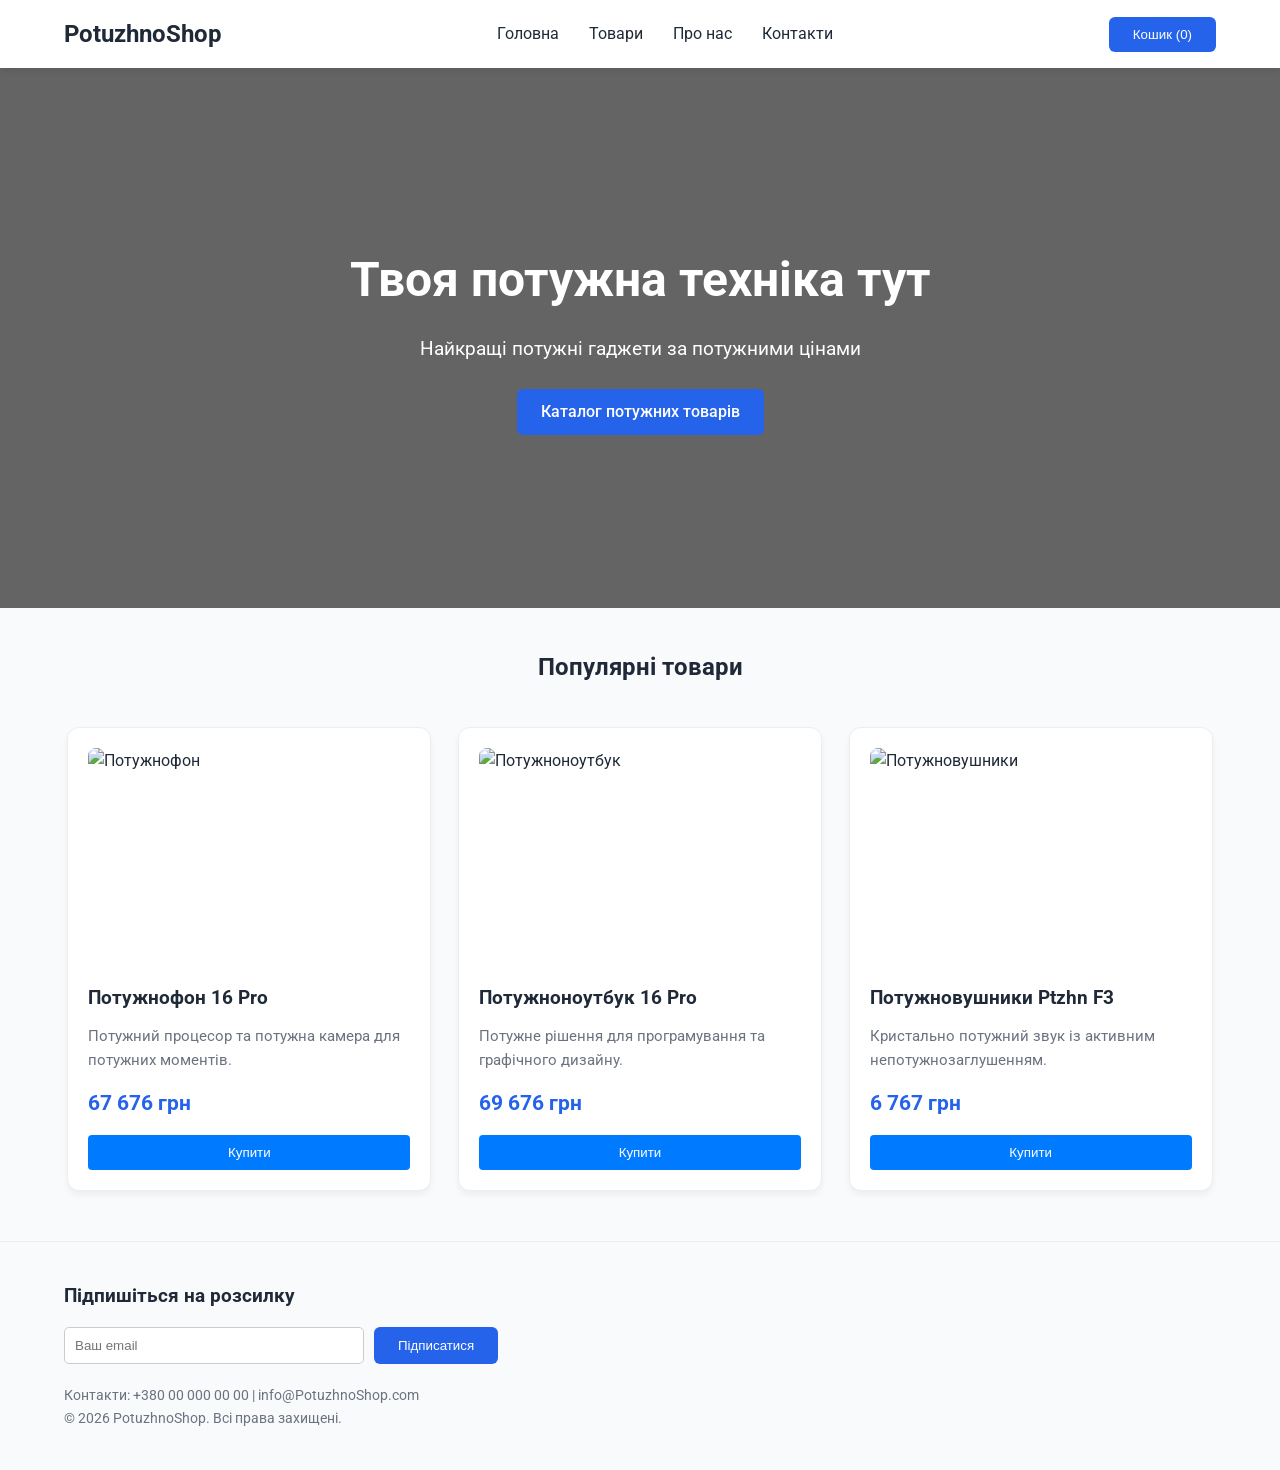
==== index.html @ fb7db56c "Lab 4: Accomplish header and grid layout using Flexbox" ====
<!DOCTYPE html>
<html lang="uk">
<head>
    <meta charset="UTF-8">
    <meta name="viewport" content="width=device-width, initial-scale=1.0">
    <title>PotuzhnoShop</title>
    
    <link rel="preconnect" href="https://fonts.googleapis.com">   
    <link rel="preconnect" href="https://fonts.gstatic.com" crossorigin>
    <link href="https://fonts.googleapis.com/css2?family=Roboto:wght@400;500;700&display=swap" rel="stylesheet">
    
    <link rel="stylesheet" href="assets/css/style.css">
</head>
<body>
    <header class="header">
        <div class="logo">
            <h2>PotuzhnoShop</h2>
        </div>
        
        <nav class="main-nav">
            <ul class="nav-list">
                <li><a href="#">Головна</a></li>
                <li><a href="#shop">Товари</a></li>
                <li><a href="#">Про нас</a></li>
                <li><a href="#">Контакти</a></li>
            </ul>
        </nav>

        <div class="user-actions">
            <button class="btn">Кошик (0)</button>
        </div>
    </header>

    <main>
        <section class="hero">
            <div class="hero-content">
                <h2>Твоя потужна техніка тут</h2>
                <p>Найкращі потужні гаджети за потужними цінами</p>
                <a href="#shop" class="btn">Каталог потужних товарів</a>
            </div>
        </section>
        
        <section id="shop" class="catalog">
            <h2 style="text-align: center; margin: 40px 0;">Популярні товари</h2>
            
            <div class="products-grid">
                <div class="product-card">
                    <img src="https://encrypted-tbn0.gstatic.com/images?q=tbn:ANd9GcTOIWZAK8ueoMCZ7XHj19uyZoEJazWsNdbMXg&s" alt="Потужнофон" class="product-img">
                    <h3 class="product-title">Потужнофон 16 Pro</h3>
                    <p class="product-desc">Потужний процесор та потужна камера для потужних моментів.</p>
                    <span class="product-price">67 676 грн</span>
                    <button type="button" class="btn btn-buy">Купити</button>
                </div>

                <div class="product-card">
                    <img src="https://i.pinimg.com/736x/bb/fb/7f/bbfb7fe28b2bb34337d98a2a4c5508d6.jpg" alt="Потужноноутбук" class="product-img">
                    <h3 class="product-title">Потужноноутбук 16 Pro</h3>
                    <p class="product-desc">Потужне рішення для програмування та графічного дизайну.</p>
                    <span class="product-price">69 676 грн</span>
                    <button type="button" class="btn btn-buy">Купити</button>
                </div>

                <div class="product-card">
                    <img src="https://i.pinimg.com/736x/e0/dc/68/e0dc684f2b8b387a9ba0756cf8c4628f.jpg" alt="Потужновушники" class="product-img">
                    <h3 class="product-title">Потужновушники Ptzhn F3</h3>
                    <p class="product-desc">Кристально потужний звук із активним непотужнозаглушенням.</p>
                    <span class="product-price">6 767 грн</span>
                    <button type="button" class="btn btn-buy">Купити</button>
                </div>
            </div>
        </section>
    </main>

    <footer style="padding: 40px 5%; background-color: #f9fafb; margin-top: 40px; border-top: 1px solid #eee;">
        <section style="margin-bottom: 20px;">
            <h3>Підпишіться на розсилку</h3>
            <form style="display: flex; gap: 10px; margin-top: 15px;">
                <input type="email" placeholder="Ваш email" required style="padding: 10px; border: 1px solid #ccc; border-radius: 5px; flex-grow: 1; max-width: 300px;">
                <button type="submit" class="btn">Підписатися</button>
            </form>
        </section>

        <div style="font-size: 0.9rem; color: #6b7280;">
            <p>Контакти: +380 00 000 00 00 | info@PotuzhnoShop.com</p>
            <p>&copy; 2026 PotuzhnoShop. Всі права захищені.</p>
        </div>
    </footer>
</body>
</html>
---- assets/css/style.css ----
/* 1. Скидання стилів */
* {
    margin: 0;
    padding: 0;
    box-sizing: border-box;
}
    /* Глобальні змінні */
:root {
    --primary-color: #2563eb; 
    --primary-hover: #1d4ed8; 
    --text-dark: #1f2937;     
    --text-light: #6b7280;    
    --bg-color: #f9fafb;      
    --font-main: "Roboto", sans-serif;
}

body {
    font-family: var(--font-main);
    background-color: var(--bg-color);
    color: var(--text-dark);
    line-height: 1.6;
}

a {
    text-decoration: none;
    color: var(--text-dark);
    transition: color 0.3s ease;
}

a:hover {
    color: var(--primary-color);
}

/*2. Шапка */
.header {
    display: flex;
    justify-content: space-between; /* Розставляє блоки по краях */
    align-items: center; /* Центрує по вертикалі */
    padding: 15px 5%;
    background-color: white;
    box-shadow: 0 2px 10px rgba(0,0,0,0.1);
}

.main-nav .nav-list {
    display: flex;
    gap: 30px; /* Відстань між пунктами меню */
    list-style: none;
}

/* 3. Кнопки */
.btn {
    display: inline-block;
    padding: 10px 24px;
    background-color: var(--primary-color);
    color: white;
    border: none;
    border-radius: 6px;
    font-weight: 500;
    cursor: pointer;
    transition: all 0.3s ease;
}

.btn:hover {
    background-color: var(--primary-hover);
    transform: translateY(-2px);
    color: white;
}

.hero {
    height: 60vh;
    background-image: linear-gradient(rgba(0,0,0,0.6), rgba(0,0,0,0.6)), url('https://i.pinimg.com/736x/95/3c/2b/953c2be0eda365f6906d352418d36bac.jpg');
    background-size: cover;
    background-position: center;
    display: flex;
    align-items: center;
    justify-content: center;
    text-align: center;
    color: white;
}

.hero h2 {
    font-size: 3rem;
    margin-bottom: 15px;
    color: white;
}

.hero p {
    font-size: 1.2rem;
    margin-bottom: 25px;
}

/* 5. Каталог та Сітка товарів */
.catalog {
    padding: 0 5%;
    margin-bottom: 50px;
}

.products-grid {
    display: flex;
    flex-wrap: wrap; 
    gap: 20px;
    justify-content: space-around; 
}

/*6. Картка товару */
.product-card {
    display: flex;
    flex-direction: column; 
    width: calc(33.333% - 20px); /* 3 картки в ряд */
    min-width: 280px; 
    background-color: white;
    border-radius: 12px;
    padding: 20px;
    box-shadow: 0 4px 6px rgba(0,0,0,0.05);
    transition: transform 0.3s ease;
    border: 1px solid #eee;
}

.product-card button {
  margin-top: auto; /* Штовхає кнопку в самий низ картки */
  padding: 10px;
  background-color: #007bff;
  color: white;
  border: none;
  border-radius: 4px;
  cursor: pointer;
}


.product-card:hover {
    transform: translateY(-5px); /* Ефект підняття при наведенні */
    box-shadow: 0 8px 15px rgba(0,0,0,0.1);
}

.product-img {
    width: 100%;
    height: 220px;
    object-fit: cover; /* Картинка не розтягується, а акуратно заповнює блок */
    border-radius: 8px;
    margin-bottom: 15px;
}

.product-title {
    font-size: 1.2rem;
    margin-bottom: 10px;
}

.product-desc {
    color: var(--text-light);
    font-size: 0.95rem;
    margin-bottom: 15px;
}

.product-price {
    font-size: 1.3rem;
    font-weight: 700;
    color: var(--primary-color);
    margin-bottom: 15px;
}

.btn-buy {
    margin-top: auto; /* Штовхає кнопку в самий низ картки */
    width: 100%;
}
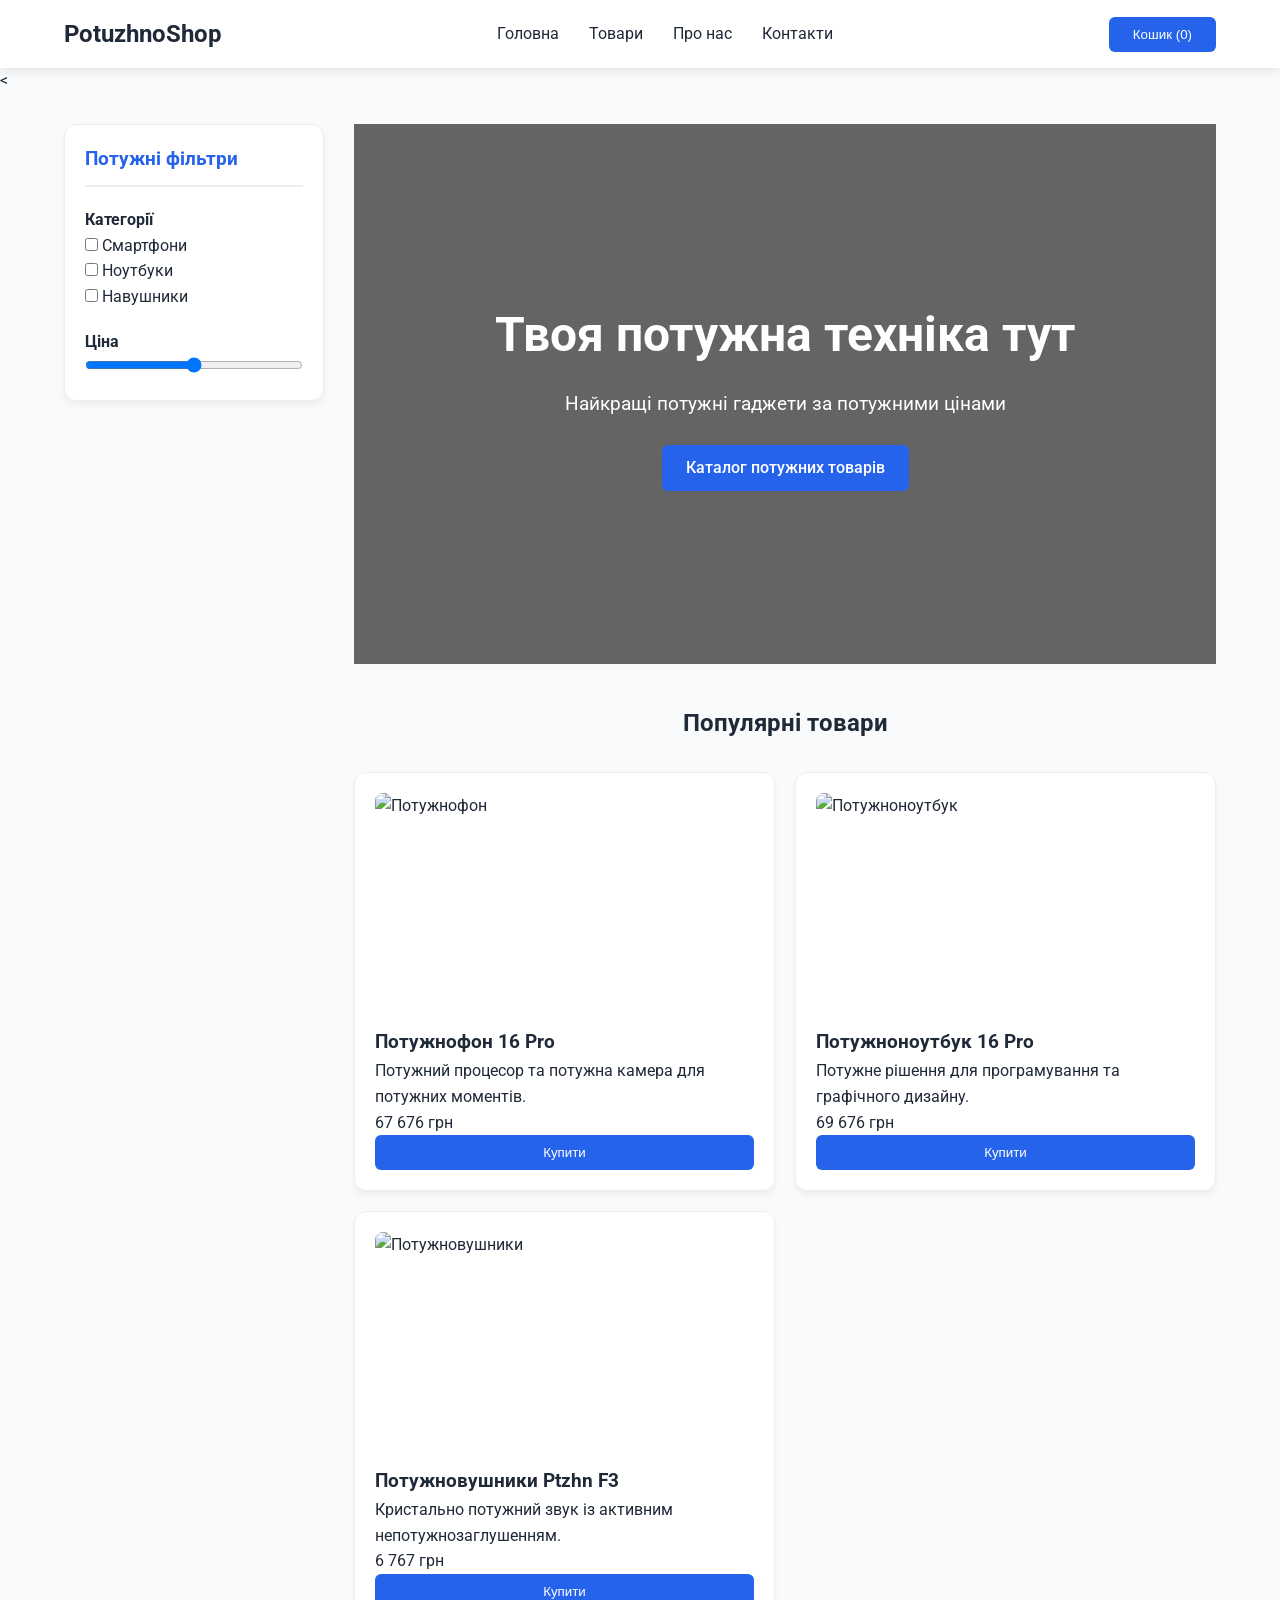
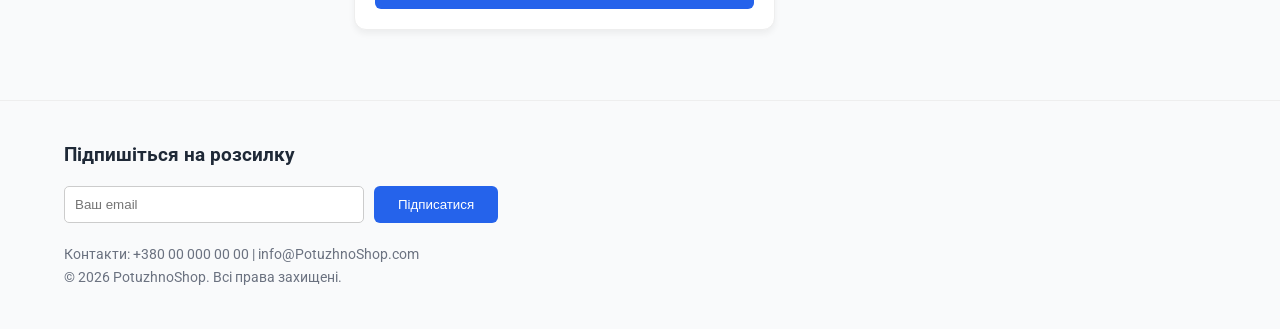
==== commit 3e5a7351: "Implement CSS Grid layout and Mobile responsiveness" ====
--- a/index.html
+++ b/index.html
@@ -31,44 +31,64 @@
         </div>
     </header>
 
-    <main>
-        <section class="hero">
-            <div class="hero-content">
-                <h2>Твоя потужна техніка тут</h2>
-                <p>Найкращі потужні гаджети за потужними цінами</p>
-                <a href="#shop" class="btn">Каталог потужних товарів</a>
+    <<main class="page-layout">
+        <aside class="sidebar">
+            <h3>Потужні фільтри</h3>
+            
+            <div class="filter-group">
+                <h4>Категорії</h4>
+                <ul style="list-style: none; padding: 0;">
+                    <li><label><input type="checkbox"> Смартфони</label></li>
+                    <li><label><input type="checkbox"> Ноутбуки</label></li>
+                    <li><label><input type="checkbox"> Навушники</label></li>
+                </ul>
             </div>
-        </section>
-        
-        <section id="shop" class="catalog">
-            <h2 style="text-align: center; margin: 40px 0;">Популярні товари</h2>
             
-            <div class="products-grid">
-                <div class="product-card">
-                    <img src="https://encrypted-tbn0.gstatic.com/images?q=tbn:ANd9GcTOIWZAK8ueoMCZ7XHj19uyZoEJazWsNdbMXg&s" alt="Потужнофон" class="product-img">
-                    <h3 class="product-title">Потужнофон 16 Pro</h3>
-                    <p class="product-desc">Потужний процесор та потужна камера для потужних моментів.</p>
-                    <span class="product-price">67 676 грн</span>
-                    <button type="button" class="btn btn-buy">Купити</button>
+            <div class="filter-group" style="margin-top: 20px;">
+                <h4>Ціна</h4>
+                <input type="range" min="1000" max="100000" style="width: 100%;">
+            </div>
+        </aside>
+
+        <div class="content-area">
+            <section class="hero" style="margin-bottom: 40px;">
+                <div class="hero-content">
+                    <h2>Твоя потужна техніка тут</h2>
+                    <p>Найкращі потужні гаджети за потужними цінами</p>
+                    <a href="#shop" class="btn">Каталог потужних товарів</a>
                 </div>
+            </section>
+            
+            <section id="shop" class="catalog">
+                <h2 style="text-align: center; margin-bottom: 30px;">Популярні товари</h2>
+                
+                <div class="products-grid">
+                    <div class="product-card">
+                        <img src="https://encrypted-tbn0.gstatic.com/images?q=tbn:ANd9GcTOIWZAK8ueoMCZ7XHj19uyZoEJazWsNdbMXg&s" alt="Потужнофон" class="product-img">
+                        <h3 class="product-title">Потужнофон 16 Pro</h3>
+                        <p class="product-desc">Потужний процесор та потужна камера для потужних моментів.</p>
+                        <span class="product-price">67 676 грн</span>
+                        <button type="button" class="btn btn-buy">Купити</button>
+                    </div>
 
-                <div class="product-card">
-                    <img src="https://i.pinimg.com/736x/bb/fb/7f/bbfb7fe28b2bb34337d98a2a4c5508d6.jpg" alt="Потужноноутбук" class="product-img">
-                    <h3 class="product-title">Потужноноутбук 16 Pro</h3>
-                    <p class="product-desc">Потужне рішення для програмування та графічного дизайну.</p>
-                    <span class="product-price">69 676 грн</span>
-                    <button type="button" class="btn btn-buy">Купити</button>
+                    <div class="product-card">
+                        <img src="https://i.pinimg.com/736x/bb/fb/7f/bbfb7fe28b2bb34337d98a2a4c5508d6.jpg" alt="Потужноноутбук" class="product-img">
+                        <h3 class="product-title">Потужноноутбук 16 Pro</h3>
+                        <p class="product-desc">Потужне рішення для програмування та графічного дизайну.</p>
+                        <span class="product-price">69 676 грн</span>
+                        <button type="button" class="btn btn-buy">Купити</button>
+                    </div>
+
+                    <div class="product-card">
+                        <img src="https://i.pinimg.com/736x/e0/dc/68/e0dc684f2b8b387a9ba0756cf8c4628f.jpg" alt="Потужновушники" class="product-img">
+                        <h3 class="product-title">Потужновушники Ptzhn F3</h3>
+                        <p class="product-desc">Кристально потужний звук із активним непотужнозаглушенням.</p>
+                        <span class="product-price">6 767 грн</span>
+                        <button type="button" class="btn btn-buy">Купити</button>
+                    </div>
                 </div>
-
-                <div class="product-card">
-                    <img src="https://i.pinimg.com/736x/e0/dc/68/e0dc684f2b8b387a9ba0756cf8c4628f.jpg" alt="Потужновушники" class="product-img">
-                    <h3 class="product-title">Потужновушники Ptzhn F3</h3>
-                    <p class="product-desc">Кристально потужний звук із активним непотужнозаглушенням.</p>
-                    <span class="product-price">6 767 грн</span>
-                    <button type="button" class="btn btn-buy">Купити</button>
-                </div>
-            </div>
-        </section>
+            </section>
+        </div>
     </main>
 
     <footer style="padding: 40px 5%; background-color: #f9fafb; margin-top: 40px; border-top: 1px solid #eee;">
--- a/assets/css/style.css
+++ b/assets/css/style.css
@@ -89,25 +89,45 @@
     margin-bottom: 25px;
 }
 
-/* 5. Каталог та Сітка товарів */
-.catalog {
-    padding: 0 5%;
-    margin-bottom: 50px;
+/*
+   5. Головний Макет Сторінки (CSS Grid)*/
+.page-layout {
+    display: grid;
+    /* Ліва колонка 260px, права бере всю вільну ширину (1fr) */
+    grid-template-columns: 260px 1fr;
+    gap: 30px;
+    padding: 30px 5%;
+    align-items: start; /* Щоб сайдбар не розтягувався на всю висоту сторінки */
 }
 
-.products-grid {
-    display: flex;
-    flex-wrap: wrap; 
-    gap: 20px;
-    justify-content: space-around; 
+/* Оформлення Сайдбару */
+.sidebar {
+    background-color: white;
+    padding: 20px;
+    border-radius: 12px;
+    box-shadow: 0 4px 6px rgba(0,0,0,0.05);
+    border: 1px solid #eee;
 }
 
-/*6. Картка товару */
+.sidebar h3 {
+    margin-bottom: 20px;
+    color: var(--primary-color);
+    border-bottom: 2px solid #eee;
+    padding-bottom: 10px;
+}
+
+/*
+   6. Сітка товарів (МАГІЯ CSS GRID)*/
+.products-grid {
+    display: grid;
+    /* Автоматично розраховує кількість карток. Мінімум 280px, максимум - розтягується */
+    grid-template-columns: repeat(auto-fill, minmax(280px, 1fr));
+    gap: 20px;
+}
+
 .product-card {
     display: flex;
-    flex-direction: column; 
-    width: calc(33.333% - 20px); /* 3 картки в ряд */
-    min-width: 280px; 
+    flex-direction: column;
     background-color: white;
     border-radius: 12px;
     padding: 20px;
@@ -116,49 +136,42 @@
     border: 1px solid #eee;
 }
 
-.product-card button {
-  margin-top: auto; /* Штовхає кнопку в самий низ картки */
-  padding: 10px;
-  background-color: #007bff;
-  color: white;
-  border: none;
-  border-radius: 4px;
-  cursor: pointer;
-}
-
-
 .product-card:hover {
-    transform: translateY(-5px); /* Ефект підняття при наведенні */
+    transform: translateY(-5px);
     box-shadow: 0 8px 15px rgba(0,0,0,0.1);
 }
 
 .product-img {
     width: 100%;
     height: 220px;
-    object-fit: cover; /* Картинка не розтягується, а акуратно заповнює блок */
+    object-fit: cover;
     border-radius: 8px;
     margin-bottom: 15px;
 }
 
-.product-title {
-    font-size: 1.2rem;
-    margin-bottom: 10px;
+.btn-buy {
+    margin-top: auto;
+    width: 100%;
 }
 
-.product-desc {
-    color: var(--text-light);
-    font-size: 0.95rem;
-    margin-bottom: 15px;
-}
+/*
+   7. АДАПТИВНІСТЬ (Media Queries)*/
+/* Правила спрацюють ТІЛЬКИ на екранах, менших за 768px (Планшети та Мобілки) */
+@media screen and (max-width: 768px) {
+    /* 1. Ламаємо 2 колонки в 1 */
+    .page-layout {
+        grid-template-columns: 1fr; /* Тепер сайдбар і контент йдуть один під одним */
+        padding: 15px 5%;
+    }
 
-.product-price {
-    font-size: 1.3rem;
-    font-weight: 700;
-    color: var(--primary-color);
-    margin-bottom: 15px;
-}
+    /* 2. Змінюємо шапку, щоб меню не вилазило за екран */
+    .header {
+        flex-direction: column;
+        gap: 15px;
+    }
 
-.btn-buy {
-    margin-top: auto; /* Штовхає кнопку в самий низ картки */
-    width: 100%;
+    .main-nav .nav-list {
+        flex-wrap: wrap; /* Дозволяємо пунктам меню переноситися */
+        justify-content: center;
+    }
 }
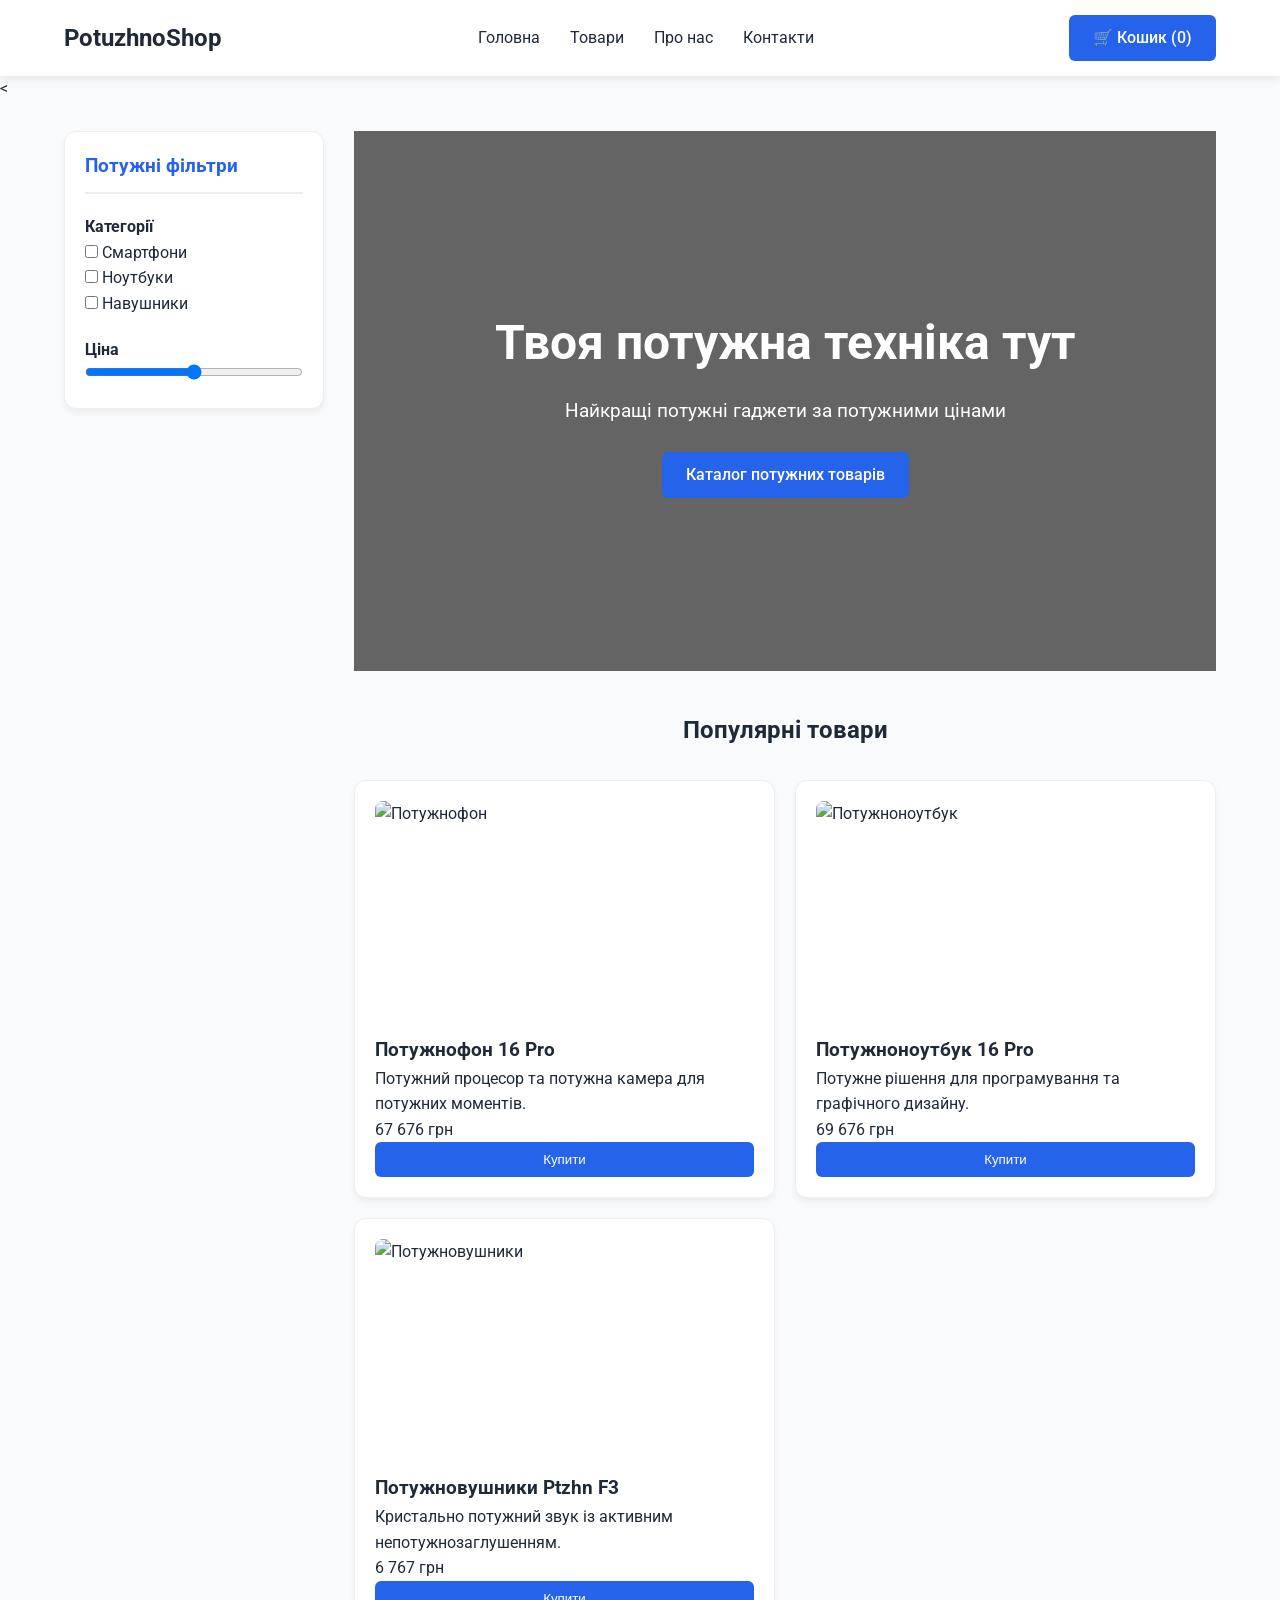
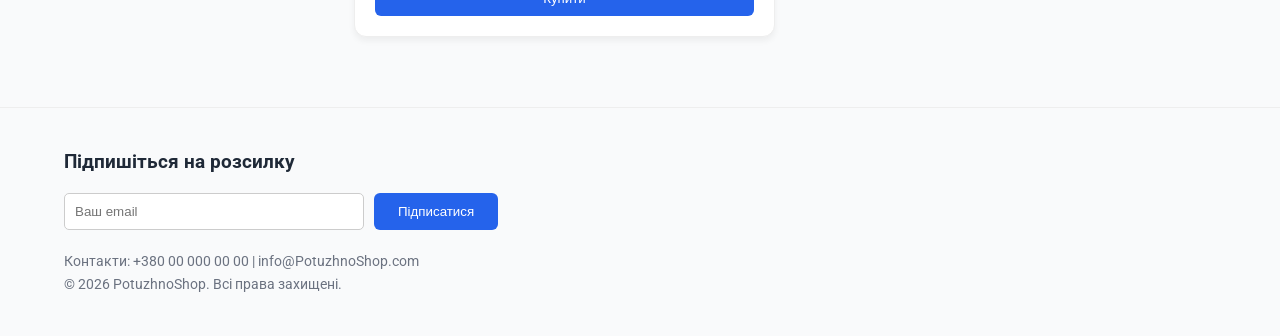
==== commit 27d72928: "Create checkout form with HTML5 validation" ====
--- a/index.html
+++ b/index.html
@@ -25,9 +25,9 @@
                 <li><a href="#">Контакти</a></li>
             </ul>
         </nav>
-
+        <nav>
         <div class="user-actions">
-            <button class="btn">Кошик (0)</button>
+            <a href="checkout.html" class="btn btn-primary">🛒 Кошик (0)</a>
         </div>
     </header>
 
--- a/assets/css/style.css
+++ b/assets/css/style.css
@@ -65,7 +65,7 @@
     transform: translateY(-2px);
     color: white;
 }
-
+/* Hero section*/
 .hero {
     height: 60vh;
     background-image: linear-gradient(rgba(0,0,0,0.6), rgba(0,0,0,0.6)), url('https://i.pinimg.com/736x/95/3c/2b/953c2be0eda365f6906d352418d36bac.jpg');
@@ -117,7 +117,7 @@
 }
 
 /*
-   6. Сітка товарів (МАГІЯ CSS GRID)*/
+   6. Сітка товарів */
 .products-grid {
     display: grid;
     /* Автоматично розраховує кількість карток. Мінімум 280px, максимум - розтягується */
@@ -155,8 +155,7 @@
 }
 
 /*
-   7. АДАПТИВНІСТЬ (Media Queries)*/
-/* Правила спрацюють ТІЛЬКИ на екранах, менших за 768px (Планшети та Мобілки) */
+   7. (Media Queries)*/
 @media screen and (max-width: 768px) {
     /* 1. Ламаємо 2 колонки в 1 */
     .page-layout {
@@ -171,7 +170,7 @@
     }
 
     .main-nav .nav-list {
-        flex-wrap: wrap; /* Дозволяємо пунктам меню переноситися */
+        flex-wrap: wrap; 
         justify-content: center;
     }
 }
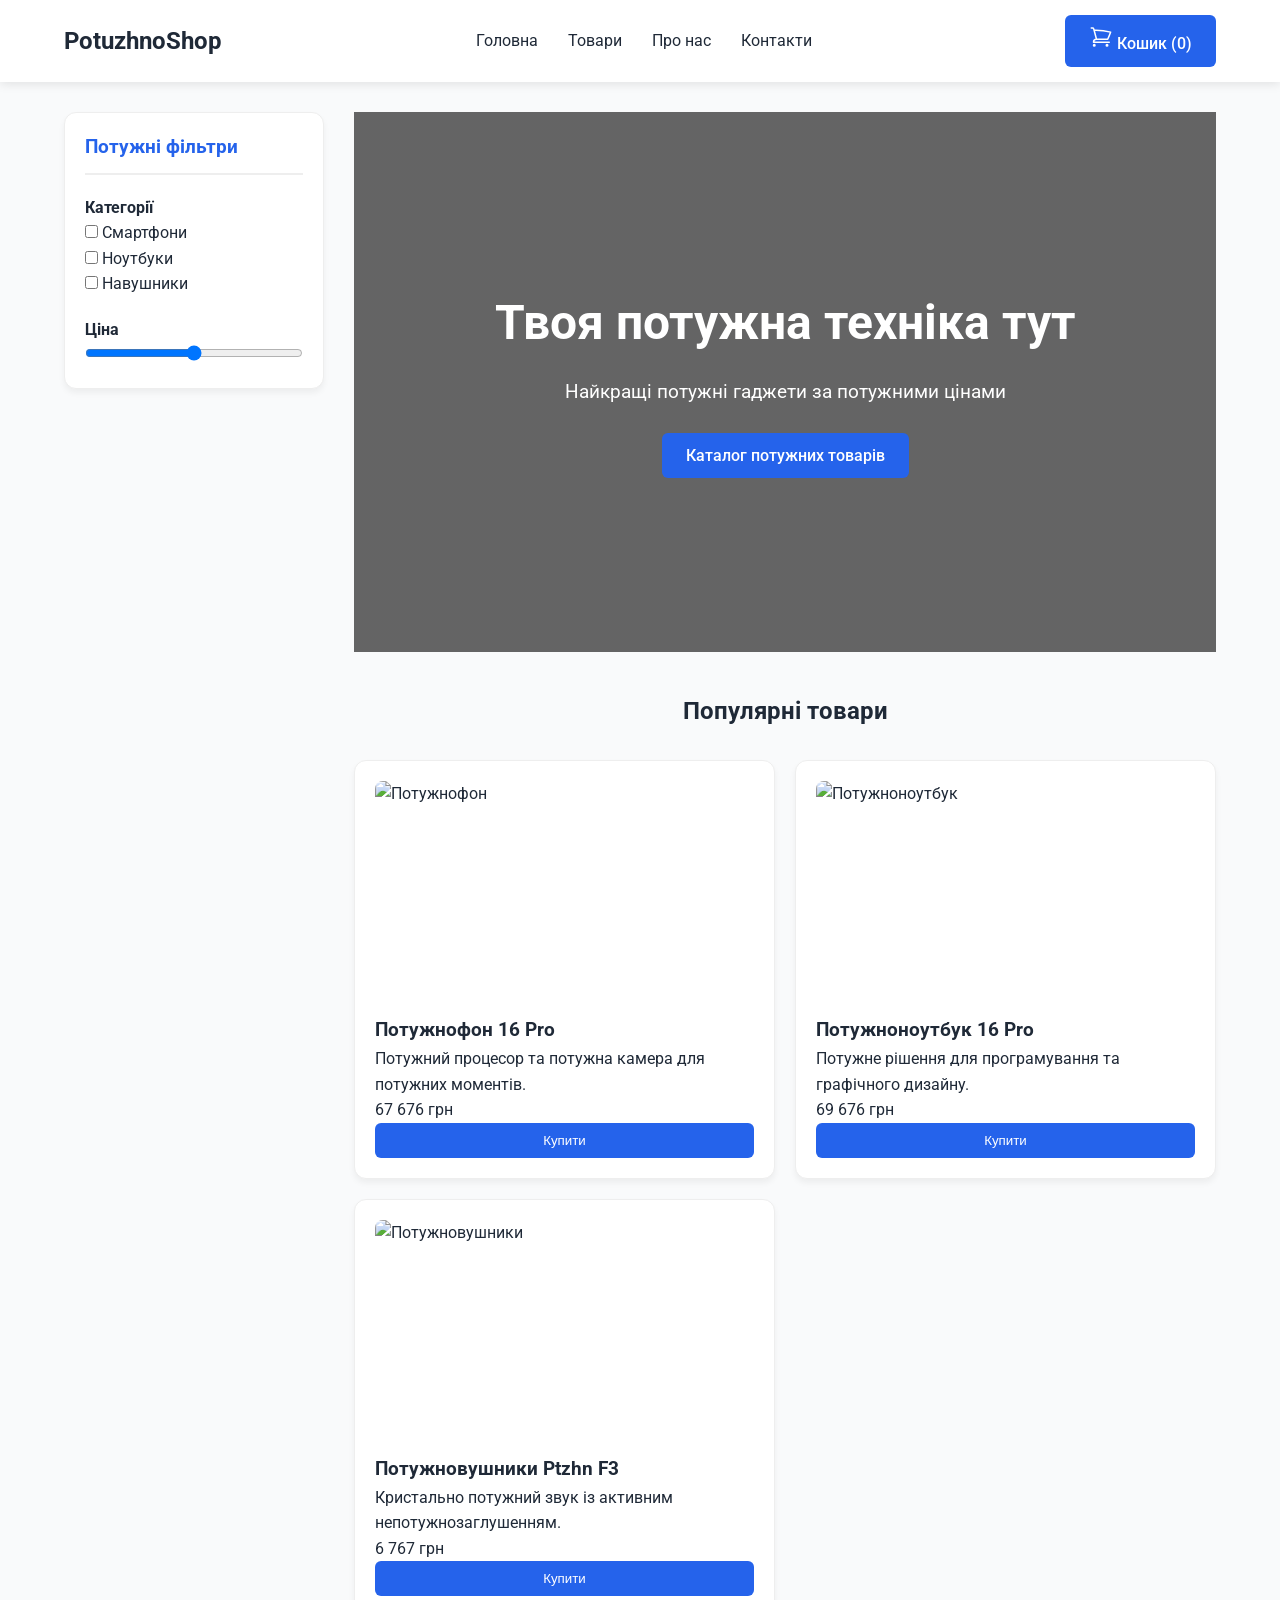
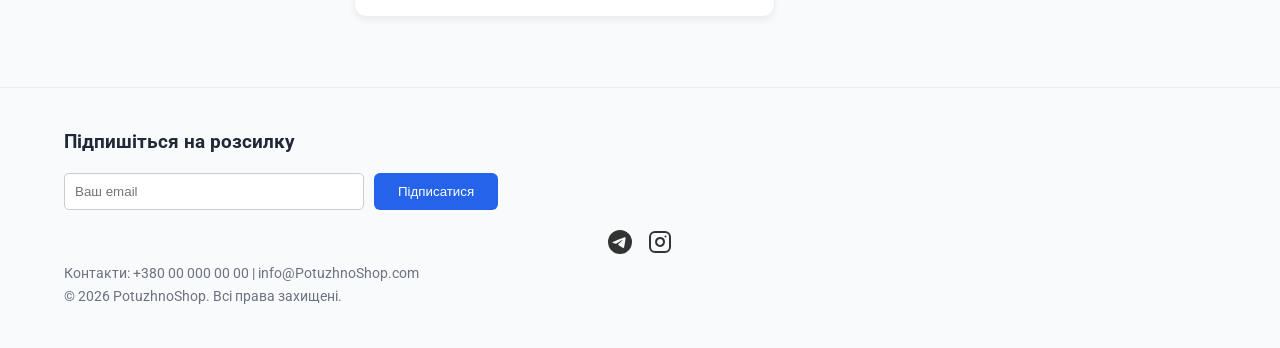
==== commit c7819603: "Add inline SVGs and refine mobile responsive view" ====
--- a/index.html
+++ b/index.html
@@ -16,6 +16,11 @@
         <div class="logo">
             <h2>PotuzhnoShop</h2>
         </div>
+        <button class="menu-toggle" aria-label="Відкрити меню">
+            <svg xmlns="http://www.w3.org/2000/svg" fill="none" viewBox="0 0 24 24" stroke-width="1.5" stroke="currentColor" width="24" height="24">
+                <path stroke-linecap="round" stroke-linejoin="round" d="M3.75 6.75h16.5M3.75 12h16.5m-16.5 5.25h16.5" />
+            </svg>
+        </button>
         
         <nav class="main-nav">
             <ul class="nav-list">
@@ -27,11 +32,25 @@
         </nav>
         <nav>
         <div class="user-actions">
-            <a href="checkout.html" class="btn btn-primary">🛒 Кошик (0)</a>
+            <a href="checkout.html" class="btn btn-primary">
+                <svg 
+                    xmlns="http://www.w3.org/2000/svg"
+                    fill="none"
+                    viewBox="0 0 24 24"
+                    stroke-width="1.5"
+                    stroke="currentColor"
+                    width="24"
+                    height="24"
+                    class="size-6">
+                    <path stroke-linecap="round" stroke-linejoin="round" d="M2.25 3h1.386c.51 0 .955.343 1.087.835l.383 1.437M7.5 14.25a3 3 0 0 0-3 3h15.75m-12.75-3h11.218c1.121-2.3 2.1-4.684 2.924-7.138a60.114 60.114 0 0 0-16.536-1.84M7.5 14.25 5.106 5.272M6 20.25a.75.75 0 1 1-1.5 0 .75.75 0 0 1 1.5 0Zm12.75 0a.75.75 0 1 1-1.5 0 .75.75 0 0 1 1.5 0Z" />
+                </svg>
+
+                 Кошик (0)
+            </a>
         </div>
     </header>
 
-    <<main class="page-layout">
+    <main class="page-layout">
         <aside class="sidebar">
             <h3>Потужні фільтри</h3>
             
@@ -99,6 +118,24 @@
                 <button type="submit" class="btn">Підписатися</button>
             </form>
         </section>
+        <ul class="social-links">
+  <li>
+    <a href="#" aria-label="Telegram">
+      <svg width="24" height="24" viewBox="0 0 24 24" fill="currentColor" xmlns="http://www.w3.org/2000/svg">
+        <path d="M11.944 0A12 12 0 0 0 0 12a12 12 0 0 0 12 12 12 12 0 0 0 12-12A12 12 0 0 0 12 0a12 12 0 0 0-.056 0zm4.962 7.224c.1-.002.321.023.465.14a.506.506 0 0 1 .171.325c.016.093.036.306.02.472-.18 1.898-.962 6.502-1.36 8.627-.168.9-.499 1.201-.82 1.23-.696.065-1.225-.46-1.9-.902-1.056-.693-1.653-1.124-2.678-1.8-1.185-.78-.417-1.21.258-1.91.177-.184 3.247-2.977 3.307-3.23.007-.032.014-.15-.056-.212s-.174-.041-.249-.024c-.106.024-1.793 1.14-5.061 3.345-.48.33-.913.49-1.302.48-.428-.008-1.252-.241-1.865-.44-.752-.245-1.349-.374-1.297-.789.027-.216.325-.437.893-.663 3.498-1.524 5.83-2.529 6.998-3.014 3.332-1.386 4.025-1.627 4.476-1.635z"/>
+      </svg>
+    </a>
+  </li>
+  <li>
+    <a href="#" aria-label="Instagram">
+      <svg width="24" height="24" viewBox="0 0 24 24" fill="none" stroke="currentColor" stroke-width="2" stroke-linecap="round" stroke-linejoin="round">
+        <rect x="2" y="2" width="20" height="20" rx="5" ry="5"></rect>
+        <path d="M16 11.37A4 4 0 1 1 12.63 8 4 4 0 0 1 16 11.37z"></path>
+        <line x1="17.5" y1="6.5" x2="17.51" y2="6.5"></line>
+      </svg>
+    </a>
+  </li>
+</ul>
 
         <div style="font-size: 0.9rem; color: #6b7280;">
             <p>Контакти: +380 00 000 00 00 | info@PotuzhnoShop.com</p>
--- a/assets/css/style.css
+++ b/assets/css/style.css
@@ -154,12 +154,37 @@
     width: 100%;
 }
 
-/*
-   7. (Media Queries)*/
+/* Стилі для соцмереж (Для всіх екранів) */
+.social-links {
+    display: flex;
+    gap: 1rem;
+    list-style: none;
+    padding: 0;
+    justify-content: center;
+}
+
+.social-links a {
+    color: #333;
+    transition: color 0.3s ease;
+}
+
+.social-links a:hover {
+    color: var(--primary-color);
+}
+
+/* БУРГЕР-МЕНЮ */
+.menu-toggle {
+    display: none;
+    background: none;
+    border: none;
+    cursor: pointer;
+}
+
+/* 7. (Media Queries) */
 @media screen and (max-width: 768px) {
     /* 1. Ламаємо 2 колонки в 1 */
     .page-layout {
-        grid-template-columns: 1fr; /* Тепер сайдбар і контент йдуть один під одним */
+        grid-template-columns: 1fr;
         padding: 15px 5%;
     }
 
@@ -169,8 +194,18 @@
         gap: 15px;
     }
 
+    /* 3. Нова логіка для бургер-меню */
+    .menu-toggle {
+        display: block; /* Показуємо бургер */
+    }
+    
     .main-nav .nav-list {
-        flex-wrap: wrap; 
-        justify-content: center;
-    }
-}+        display: none; /* Ховаємо текстове меню, бо тепер є бургер */
+    }
+
+    h2 {
+        font-size: 1.5rem;
+    }
+}
+
+    
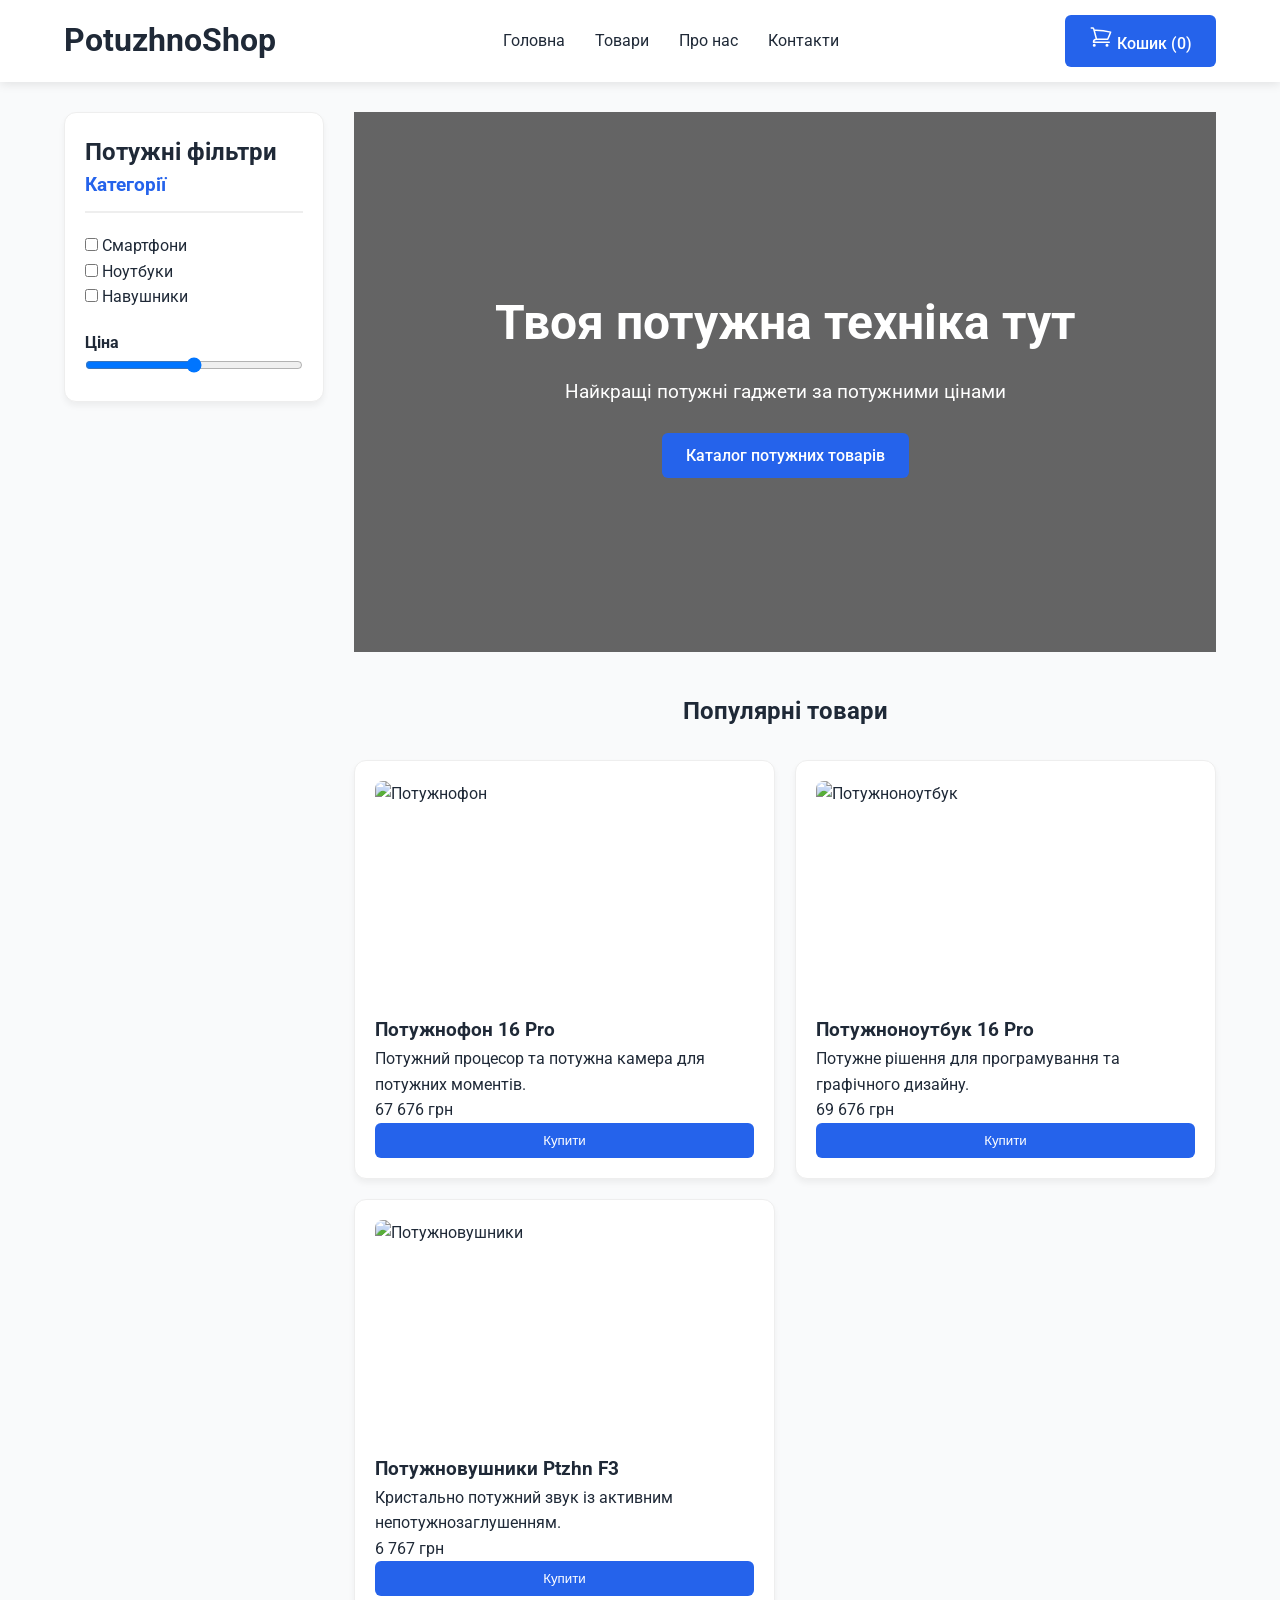
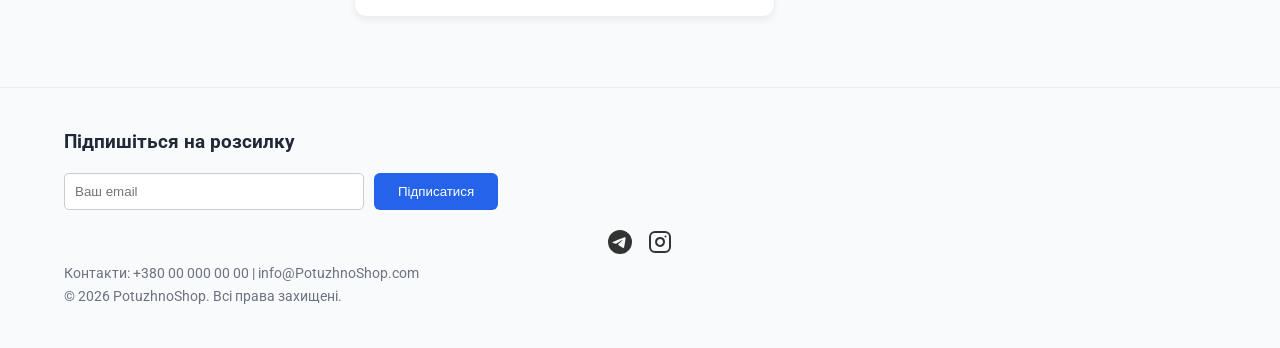
==== commit e3d8f049: "Fix HTML validation errors in the header" ====
--- a/index.html
+++ b/index.html
@@ -14,7 +14,7 @@
 <body>
     <header class="header">
         <div class="logo">
-            <h2>PotuzhnoShop</h2>
+            <h1>PotuzhnoShop</h1>
         </div>
         <button class="menu-toggle" aria-label="Відкрити меню">
             <svg xmlns="http://www.w3.org/2000/svg" fill="none" viewBox="0 0 24 24" stroke-width="1.5" stroke="currentColor" width="24" height="24">
@@ -30,7 +30,6 @@
                 <li><a href="#">Контакти</a></li>
             </ul>
         </nav>
-        <nav>
         <div class="user-actions">
             <a href="checkout.html" class="btn btn-primary">
                 <svg 
@@ -52,10 +51,10 @@
 
     <main class="page-layout">
         <aside class="sidebar">
-            <h3>Потужні фільтри</h3>
+            <h2>Потужні фільтри</h2>
             
             <div class="filter-group">
-                <h4>Категорії</h4>
+                <h3>Категорії</h3>
                 <ul style="list-style: none; padding: 0;">
                     <li><label><input type="checkbox"> Смартфони</label></li>
                     <li><label><input type="checkbox"> Ноутбуки</label></li>
--- a/assets/css/style.css
+++ b/assets/css/style.css
@@ -207,5 +207,3 @@
         font-size: 1.5rem;
     }
 }
-
-    
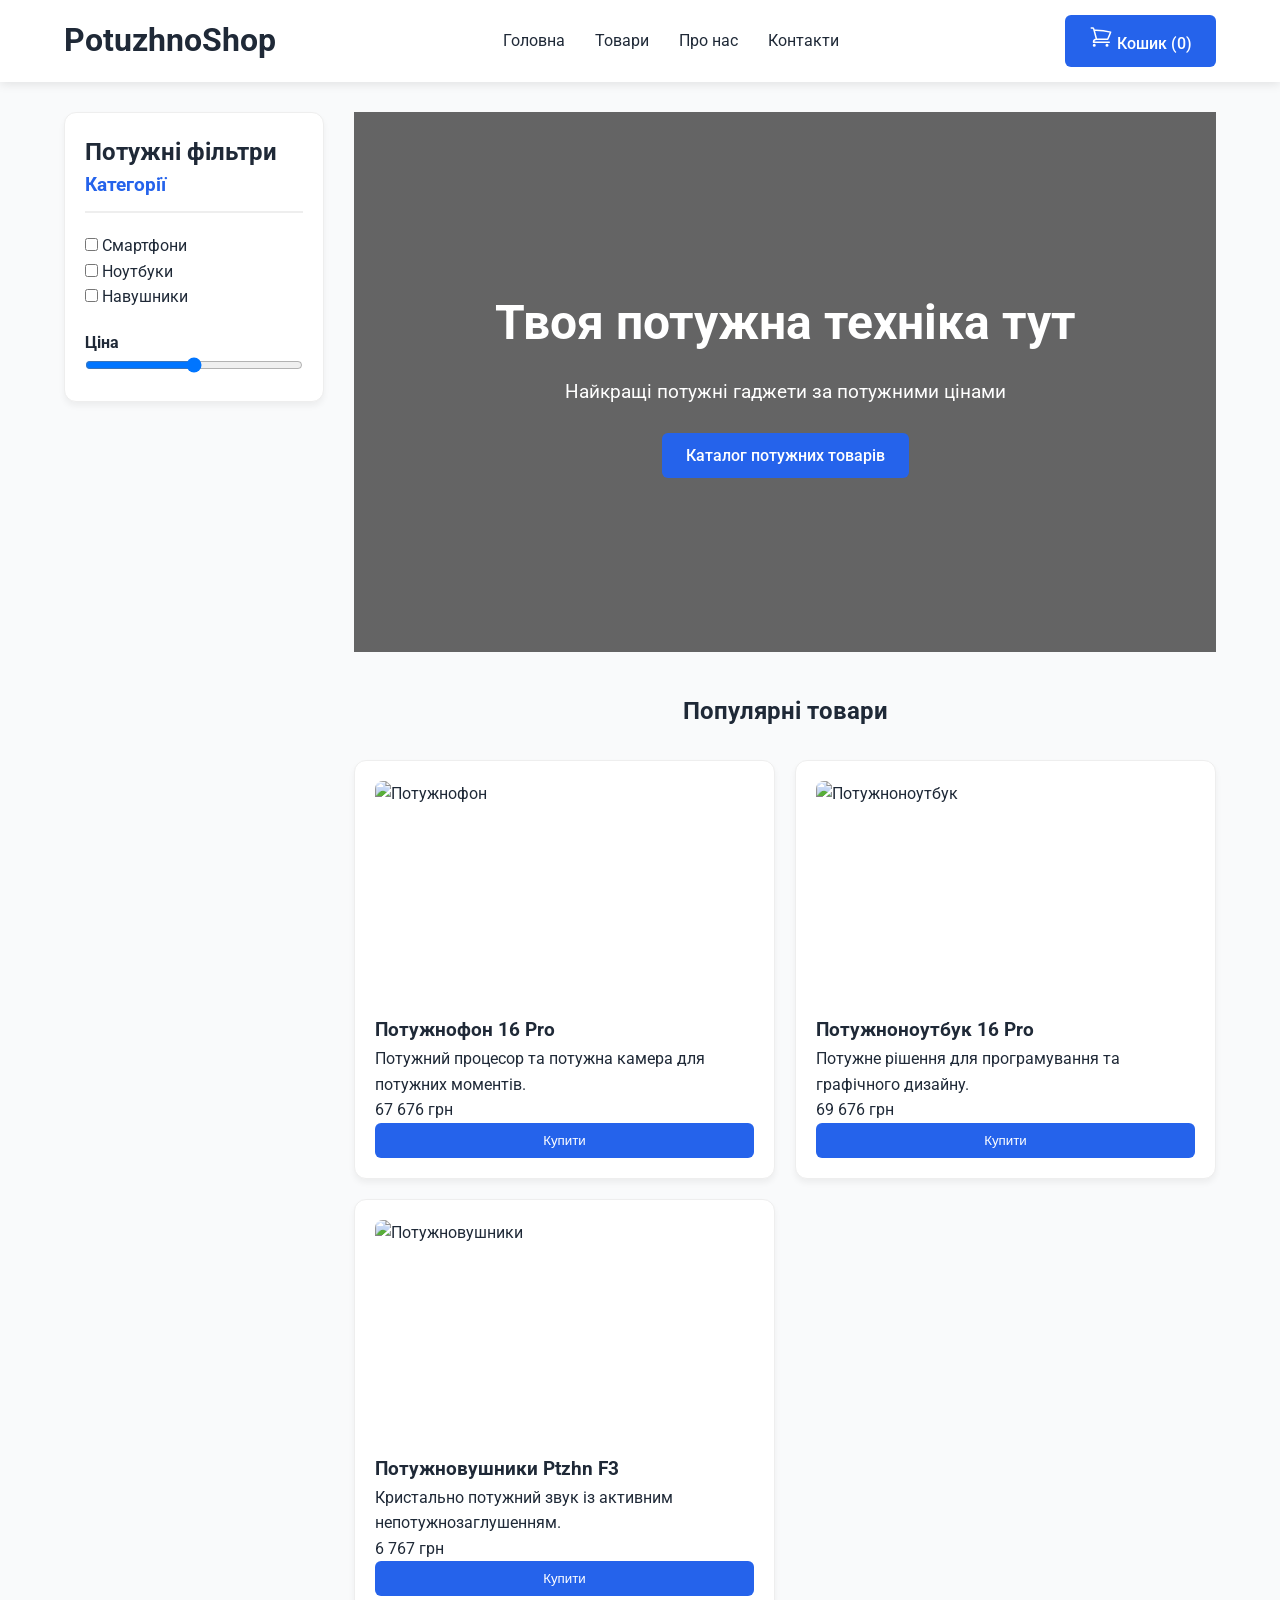
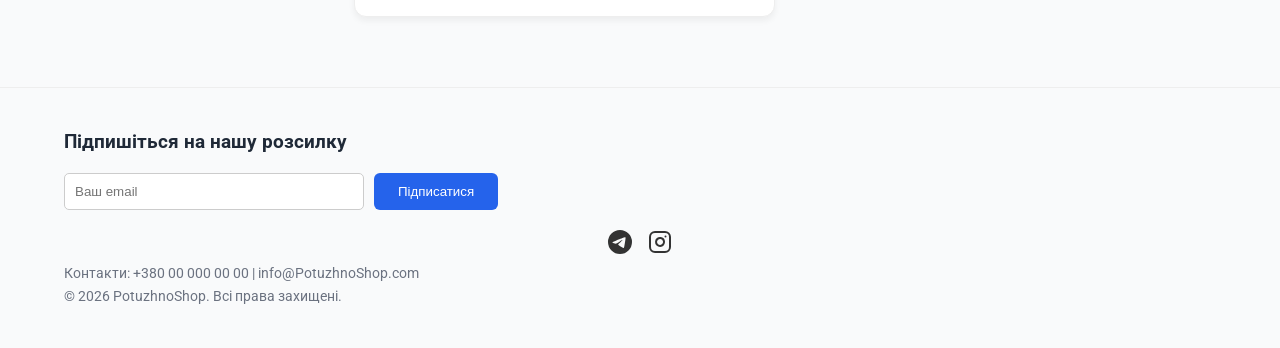
==== commit bf0df610: "Update footer" ====
--- a/index.html
+++ b/index.html
@@ -111,7 +111,7 @@
 
     <footer style="padding: 40px 5%; background-color: #f9fafb; margin-top: 40px; border-top: 1px solid #eee;">
         <section style="margin-bottom: 20px;">
-            <h3>Підпишіться на розсилку</h3>
+            <h3>Підпишіться на нашу розсилку</h3>
             <form style="display: flex; gap: 10px; margin-top: 15px;">
                 <input type="email" placeholder="Ваш email" required style="padding: 10px; border: 1px solid #ccc; border-radius: 5px; flex-grow: 1; max-width: 300px;">
                 <button type="submit" class="btn">Підписатися</button>
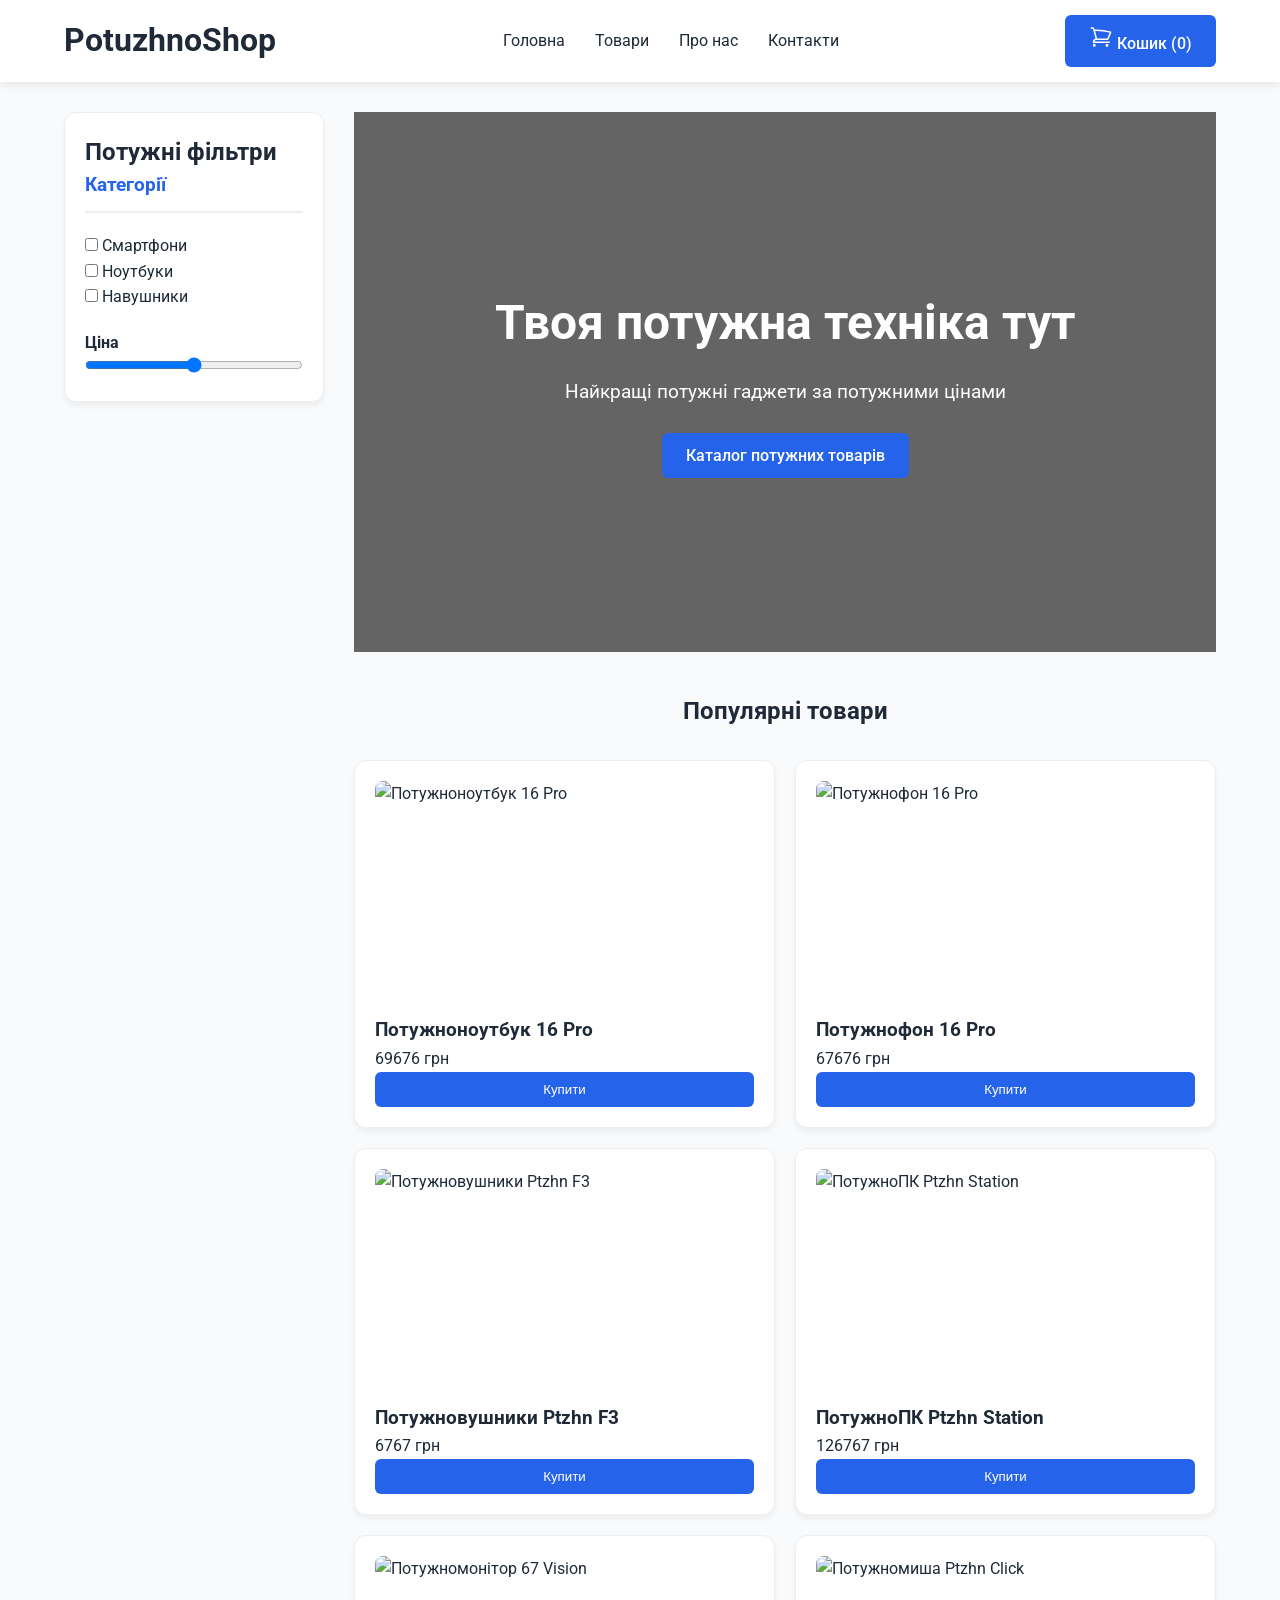
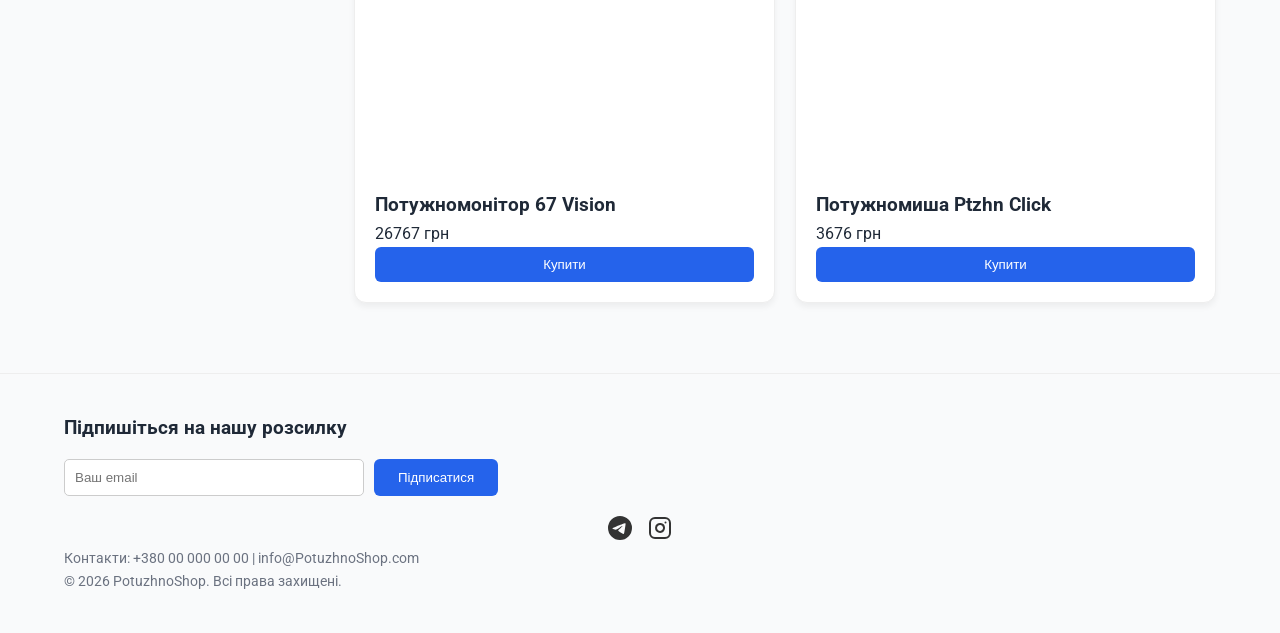
==== commit d1c7998a: "Add dynamic rendering of products from data array" ====
--- a/index.html
+++ b/index.html
@@ -80,31 +80,7 @@
             <section id="shop" class="catalog">
                 <h2 style="text-align: center; margin-bottom: 30px;">Популярні товари</h2>
                 
-                <div class="products-grid">
-                    <div class="product-card">
-                        <img src="https://encrypted-tbn0.gstatic.com/images?q=tbn:ANd9GcTOIWZAK8ueoMCZ7XHj19uyZoEJazWsNdbMXg&s" alt="Потужнофон" class="product-img">
-                        <h3 class="product-title">Потужнофон 16 Pro</h3>
-                        <p class="product-desc">Потужний процесор та потужна камера для потужних моментів.</p>
-                        <span class="product-price">67 676 грн</span>
-                        <button type="button" class="btn btn-buy">Купити</button>
-                    </div>
-
-                    <div class="product-card">
-                        <img src="https://i.pinimg.com/736x/bb/fb/7f/bbfb7fe28b2bb34337d98a2a4c5508d6.jpg" alt="Потужноноутбук" class="product-img">
-                        <h3 class="product-title">Потужноноутбук 16 Pro</h3>
-                        <p class="product-desc">Потужне рішення для програмування та графічного дизайну.</p>
-                        <span class="product-price">69 676 грн</span>
-                        <button type="button" class="btn btn-buy">Купити</button>
-                    </div>
-
-                    <div class="product-card">
-                        <img src="https://i.pinimg.com/736x/e0/dc/68/e0dc684f2b8b387a9ba0756cf8c4628f.jpg" alt="Потужновушники" class="product-img">
-                        <h3 class="product-title">Потужновушники Ptzhn F3</h3>
-                        <p class="product-desc">Кристально потужний звук із активним непотужнозаглушенням.</p>
-                        <span class="product-price">6 767 грн</span>
-                        <button type="button" class="btn btn-buy">Купити</button>
-                    </div>
-                </div>
+                <div class="products-grid"></div>
             </section>
         </div>
     </main>
@@ -141,5 +117,6 @@
             <p>&copy; 2026 PotuzhnoShop. Всі права захищені.</p>
         </div>
     </footer>
+    <script src ="assets/js/main.js" type="module" ></script>
 </body>
 </html>
